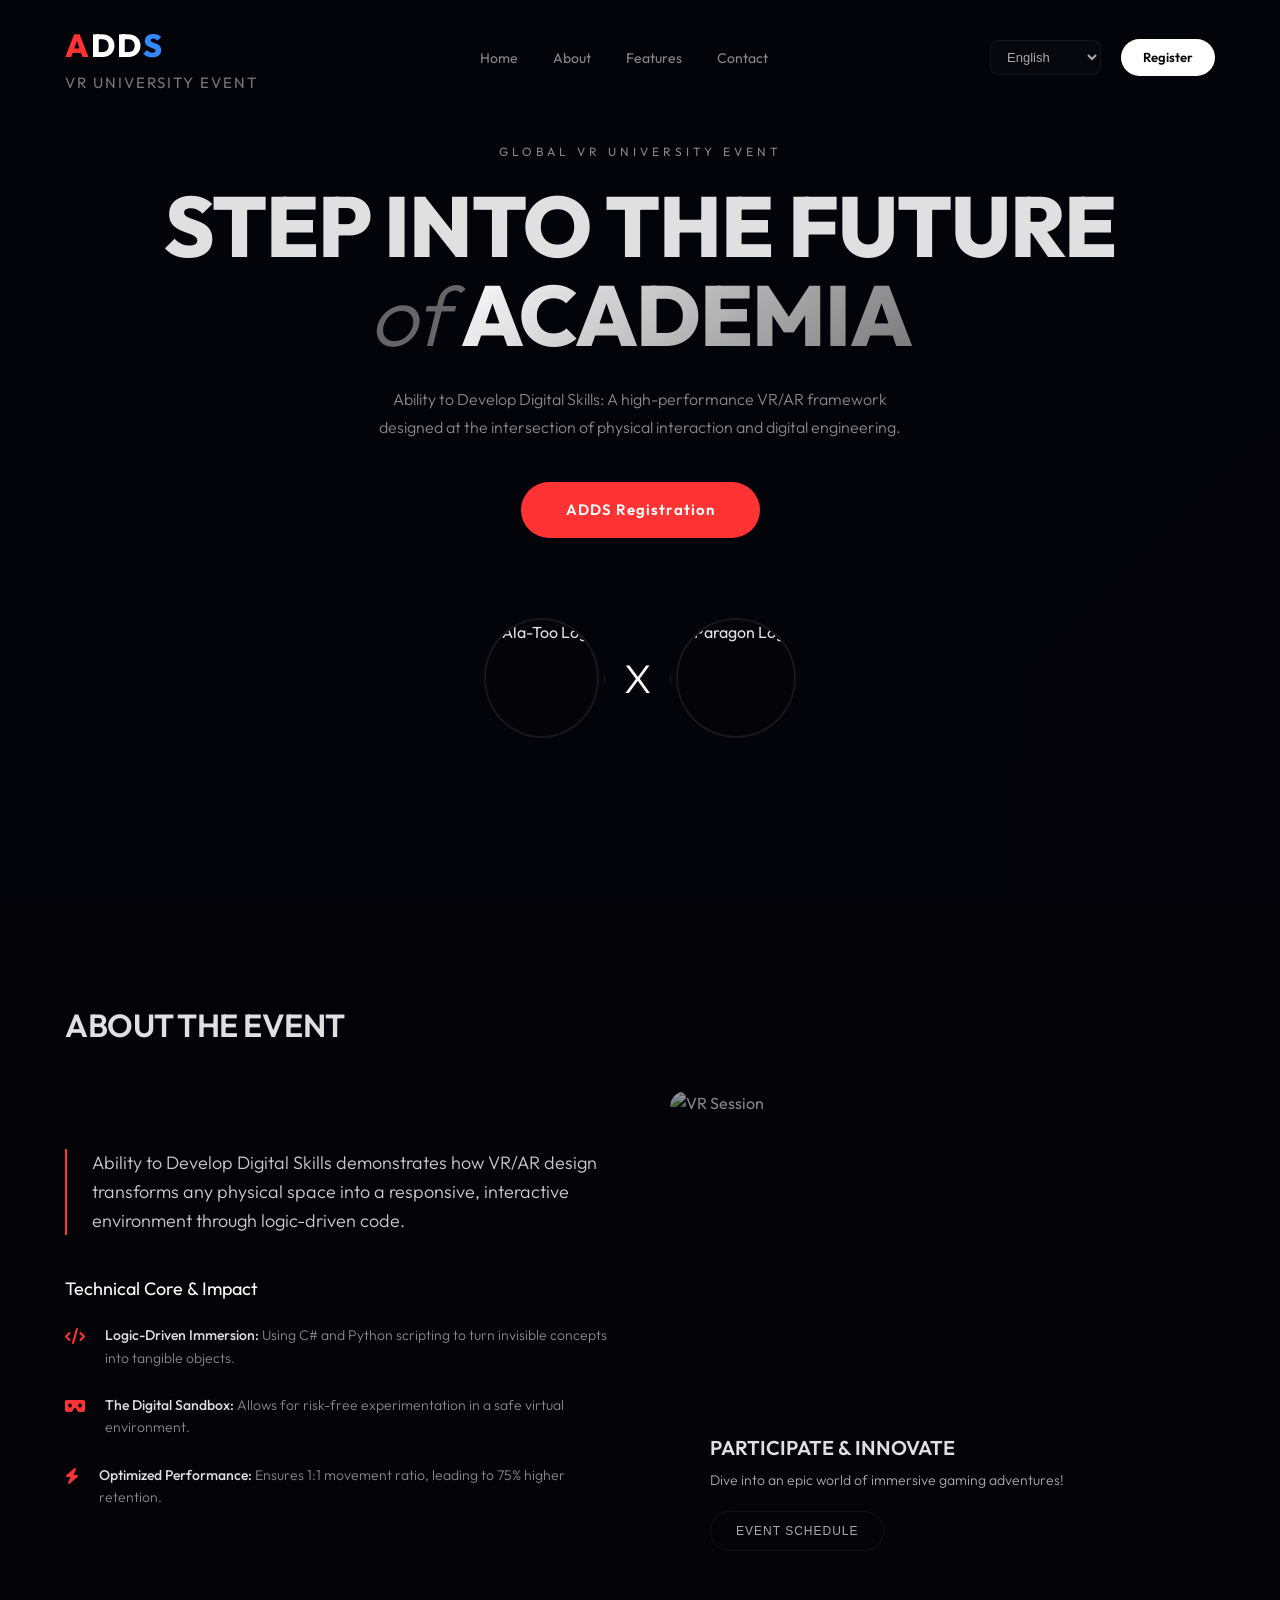
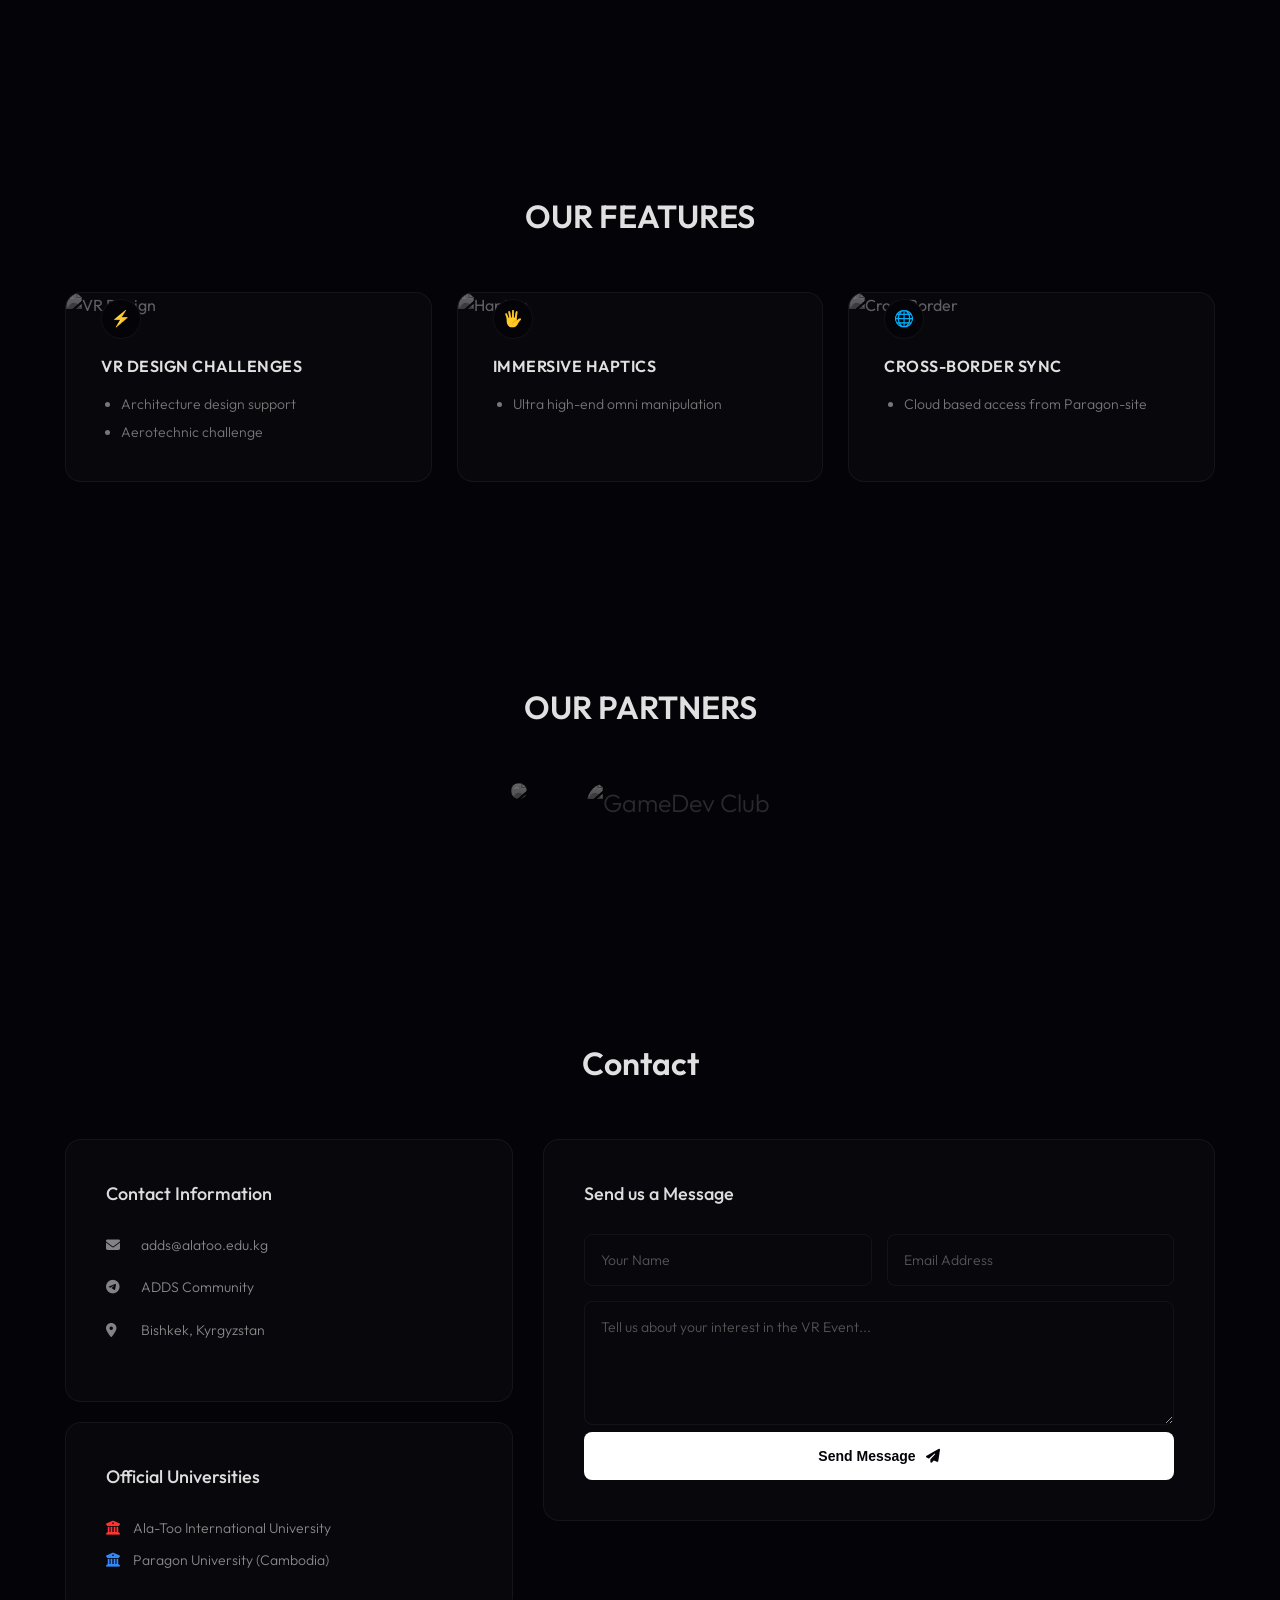
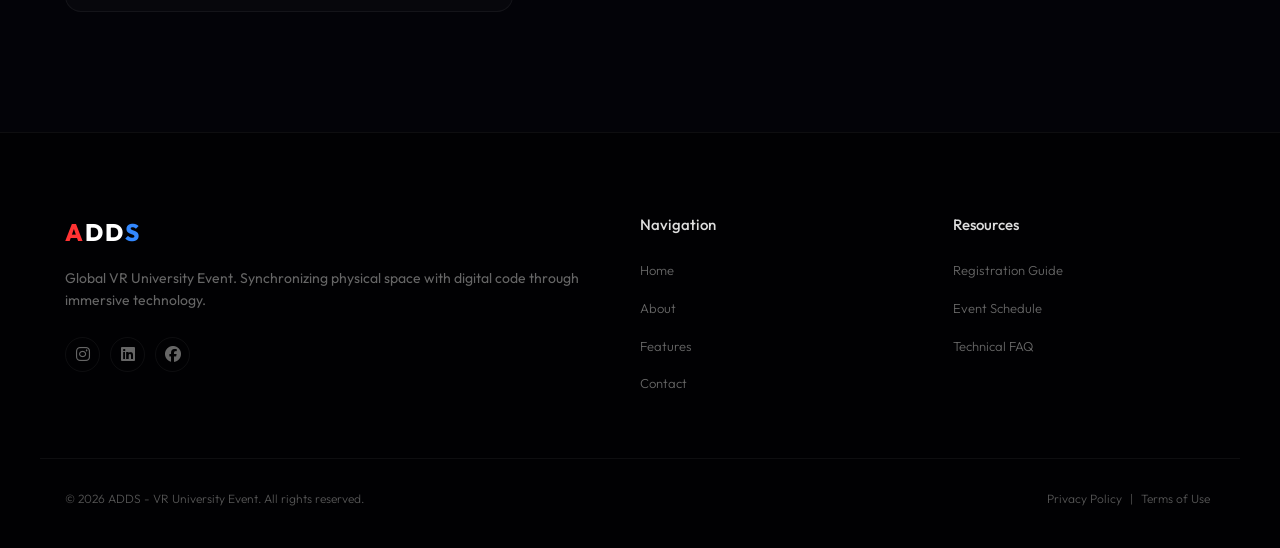
==== Prototype.html @ 1c583a48 "add file" ====
<!DOCTYPE html>
<html lang="en">
<head>
    <meta charset="UTF-8">
    <meta name="viewport" content="width=device-width, initial-scale=1.0">
    <title>ADDS - Reality-Bridge VR Event</title>
    <link href="https://fonts.googleapis.com/css2?family=Outfit:wght@300;400;600;800&display=swap" rel="stylesheet">
    <link rel="stylesheet" href="style.css">
    <link rel="stylesheet" href="https://cdnjs.cloudflare.com/ajax/libs/font-awesome/6.4.0/css/all.min.css">
</head>
<body>

    <header id="smart-header">
        <div class="container header-flex">
            <div class="logo-area">
                <div class="brand-info">
                    <h1 class="adds-word">
                        <span class="letter-a">A</span><span class="letter-d1">D</span><span class="letter-d2">D</span><span class="letter-s">S</span>
                    </h1>
                    <p class="tagline" data-i18n="tagline">VR Universities Event</p>
                </div>
            </div>

            <nav class="nav-menu" id="nav-menu">
                <ul>
                    <li><a href="#home" data-i18n="nav_home">Home</a></li>
                    <li><a href="#about" data-i18n="nav_about">About</a></li>
                    <li><a href="#features" data-i18n="nav_features">Features</a></li>
                    <li><a href="#contact" data-i18n="nav_contact">Contact</a></li>
                </ul>
            </nav>

            <div class="header-right">
                <select id="lang-select">
                    <option value="en">English</option>
                    <option value="ru">Русский</option>
                    <option value="ky">Кыргызча</option>
                    <option value="km">ភាសាខ្មែរ</option>
                </select>
                <a href="https://docs.google.com/forms/d/e/1FAIpQLSe8FwaVAikYVJFuGLAPcitEcdwD0O8IBw4O1QcTDNEhkOAhyQ/viewform?usp=publish-editor" target="_blank" class="btn-register-top" data-i18n="reg_btn">Register</a>
                
                <button class="menu-toggle" id="menu-toggle"><i class="fas fa-bars"></i></button>
            </div>
        </div>
    </header>

    <section class="hero-section" id="home" style="background-image: linear-gradient(135deg, rgba(3, 3, 10, 0.9), rgba(3, 3, 10, 0.7)), url('https://images.unsplash.com/photo-1622979135225-d2ba269cf1ac?auto=format&fit=crop&w=1920&q=80');">
        <main class="hero-body container">
            <p class="global-text" data-i18n="global_title">GLOBAL VR UNIVERSITIES EVENT</p>
            <h1 class="hero-title">
                <span data-i18n="hero_1">STEP INTO THE FUTURE</span><br>
                <span class="of-text" data-i18n="hero_of">of</span> 
                <span class="academia-text" data-i18n="hero_2">ACADEMIA</span>
            </h1>
            <p class="hero-desc" data-i18n="description">
                Ability to Develop Digital Skills: A high-performance VR/AR framework designed at the intersection of physical interaction and digital engineering.
            </p>
            <div class="hero-btns">
                <a href="https://docs.google.com/forms/d/e/1FAIpQLSe8FwaVAikYVJFuGLAPcitEcdwD0O8IBw4O1QcTDNEhkOAhyQ/viewform?usp=publish-editor" target="_blank" class="btn-main" data-i18n="btn_ala">ADDS Registration</a>
            </div>

            <div class="hero-uni-logos">
                <img src="https://cdn-1.aki.kg/st_all/bilim/9/1519540999.2.jpg" alt="Ala-Too Logo" class="hero-logo-img">
                <span class="logo-cross-styled">X</span>
                <img src="https://yt3.googleusercontent.com/ytc/AIdro_mAak2Ou0YXXO1ZZJrUNIsDOueqqY7jJlHjvvuIsKbW2Q=s900-c-k-c0x00ffffff-no-rj" alt="Paragon Logo" class="hero-logo-img">
            </div>
        </main>
    </section>

    <section class="about-section" id="about">
        <div class="container">
            <h2 class="section-title" data-i18n="about_title">ABOUT THE EVENT</h2>
            <div class="about-grid">
                <div class="about-text-content">
                    <p class="main-description" data-i18n="about_desc_1">
                        Ability to Develop Digital Skills: A high-performance VR/AR framework designed at the intersection of physical interaction and digital engineering.
                    </p>
                    <div class="info-block">
                        <h3 class="block-subtitle" data-i18n="about_subtitle_1">Technical Core & Impact</h3>
                        <div class="impact-item">
                            <i class="fas fa-code"></i>
                            <p data-i18n="about_desc_2"><strong>Logic-Driven Immersion:</strong> Using C# and Python scripting to turn invisible concepts into tangible objects.</p>
                        </div>
                        <div class="impact-item">
                            <i class="fas fa-vr-cardboard"></i>
                            <p data-i18n="about_desc_3"><strong>The Digital Sandbox:</strong> Allows for risk-free experimentation in a safe virtual environment.</p>
                        </div>
                        <div class="impact-item">
                            <i class="fas fa-bolt"></i>
                            <p data-i18n="about_desc_4"><strong>Optimized Performance:</strong> Ensures 1:1 movement ratio, leading to 75% higher retention.</p>
                        </div>
                    </div>
                </div>

                <div class="about-visual-card">
                    <img src="https://images.unsplash.com/photo-1592478411213-6153e4ebc07d?auto=format&fit=crop&w=800&q=80" alt="VR Session" class="card-img">
                    <div class="card-overlay">
                        <h3 data-i18n="card_title">PARTICIPATE & INNOVATE</h3>
                        <p data-i18n="card_desc">Dive into an epic world of immersive gaming adventures!</p>
                        <button class="btn-schedule" data-i18n="btn_schedule">EVENT SCHEDULE</button>
                    </div>
                </div>
            </div>
        </div>
    </section>

    <section class="features-section" id="features">
        <div class="container">
            <h2 class="section-title-center" data-i18n="features_title">OUR FEATURES</h2>
            <div class="features-grid">
                <div class="feature-card pink-glow">
                    <div class="card-img-box"><img src="https://images.unsplash.com/photo-1614850523296-d8c1af93d400?auto=format&fit=crop&w=500&q=60" alt="VR Design"></div>
                    <div class="card-content">
                        <div class="feature-icon icon-pink">⚡</div>
                        <h3 data-i18n="feat_1_title">VR DESIGN CHALLENGES</h3>
                        <ul>
                            <li data-i18n="feat_1_item_1">Architecture design support</li>
                            <li data-i18n="feat_1_item_2">Aerotechnic challenge</li>
                        </ul>
                    </div>
                </div>
                <div class="feature-card purple-glow">
                    <div class="card-img-box"><img src="https://images.unsplash.com/photo-1593508512255-86ab42a8e620?auto=format&fit=crop&w=500&q=60" alt="Haptics"></div>
                    <div class="card-content">
                        <div class="feature-icon icon-purple">🖐️</div>
                        <h3 data-i18n="feat_2_title">IMMERSIVE HAPTICS</h3>
                        <ul>
                            <li data-i18n="feat_2_item_1">Ultra high-end omni manipulation</li>
                        </ul>
                    </div>
                </div>
                <div class="feature-card blue-glow">
                    <div class="card-img-box"><img src="https://images.unsplash.com/photo-1451187580459-43490279c0fa?auto=format&fit=crop&w=500&q=60" alt="Cross Border"></div>
                    <div class="card-content">
                        <div class="feature-icon icon-blue">🌐</div>
                        <h3 data-i18n="feat_3_title">CROSS-BORDER SYNC</h3>
                        <ul>
                            <li data-i18n="feat_3_item_1">Cloud based access from Paragon-site</li>
                        </ul>
                    </div>
                </div>
            </div>
        </div>
    </section>

    <section class="partners-section" id="partners">
        <div class="container">
            <h2 class="section-title-center" data-i18n="partners_title">OUR PARTNERS</h2>
            <div class="partners-wrapper">
                <div class="partner-item">
                    <div class="partner-logo-box"><img src="https://www.ey.com/adobe/dynamicmedia/deliver/dm-aid--aa2599cc-531d-4331-96d4-efa47e3a359e/ey-aiesec-logo.png?quality=85&width=1600&preferwebp=true"></div>
                </div>
                <div class="partner-item">
                    <div class="partner-logo-box"><img src="https://yt3.googleusercontent.com/ytc/AIdro_nA8u027HO71vYSFXRzAaLGbZ1xCfpx9f0AUo0UgOn5_JU=s900-c-k-c0x00ffffff-no-rj" alt="GameDev Club"></div>
                </div>
            </div>
        </div>
    </section>

    <section class="contact-section" id="contact">
        <div class="container">
            <h2 class="section-title-center" data-i18n="nav_contact">GET IN TOUCH</h2>
            <div class="contact-grid">
                <div class="contact-left">
                    <div class="glass-box">
                        <h3 data-i18n="info_title">Contact Information</h3>
                        <div class="info-row"><i class="fas fa-envelope"></i> <p>adds@alatoo.edu.kg</p></div>
                        <div class="info-row"><i class="fab fa-telegram"></i> <p><a href="https://t.me/+qiPVLhg3ajQ0N2Ji" target="_blank" style="color: inherit; text-decoration: none;">ADDS Community</a></p></div>
                        <div class="info-row"><i class="fas fa-map-marker-alt"></i> <p data-i18n="contact_location">Bishkek, Kyrgyzstan</p></div>
                    </div>
                    <div class="glass-box">
                        <h3 data-i18n="nav_partners">Official Universities</h3>
                        <div class="p-list">
                            <div class="p-item"><i class="fas fa-university" style="color:var(--red); margin-right:10px;"></i> <span data-i18n="uni_ala">Ala-Too International University</span></div>
                            <div class="p-item" style="margin-top:10px;"><i class="fas fa-university" style="color:var(--blue); margin-right:10px;"></i> <span data-i18n="uni_paragon">Paragon University (Cambodia)</span></div>
                        </div>
                    </div>
                </div>
                <div class="contact-right">
                    <div class="glass-box">
                        <h3 data-i18n="form_title">Send us a Message</h3>
                        <form id="contact-form">
                            <div class="input-group">
                                <input type="text" data-i18n="form_name_ph" placeholder="Your Name" required>
                                <input type="email" data-i18n="form_email_ph" placeholder="Email Address" required>
                            </div>
                            <textarea rows="5" data-i18n="form_message_ph" placeholder="Tell us about your interest in the VR Event..." required></textarea>
                            <button type="submit" class="btn-send"><span data-i18n="form_btn">Send Message</span> <i class="fas fa-paper-plane"></i></button>
                        </form>
                    </div>
                </div>
            </div>
        </div>
    </section>

    <footer class="main-footer">
        <div class="container footer-grid">
            <div class="footer-brand">
                <h2 class="adds-word">
                    <span class="letter-a">A</span><span class="letter-d1">D</span><span class="letter-d2">D</span><span class="letter-s">S</span>
                </h2>
                <p style="margin-top: 15px; color:#666; font-size: 14px;" data-i18n="footer_desc">Global VR Academic Event. Synchronizing physical space with digital code through immersive technology.</p>
                <div class="social-links">
                    <a href="#"><i class="fab fa-instagram"></i></a>
                    <a href="#"><i class="fab fa-linkedin"></i></a>
                    <a href="#"><i class="fab fa-facebook"></i></a>
                </div>
            </div>
            <div class="footer-links">
                <h4 data-i18n="footer_nav">Navigation</h4>
                <ul>
                    <li><a href="#home" data-i18n="nav_home">Home</a></li>
                    <li><a href="#about" data-i18n="nav_about">About</a></li>
                    <li><a href="#features" data-i18n="nav_features">Features</a></li>
                    <li><a href="#contact" data-i18n="nav_contact">Contact</a></li>
                </ul>
            </div>
            <div class="footer-links">
                <h4 data-i18n="footer_res">Resources</h4>
                <ul>
                    <li><a href="#" data-i18n="res_guide">Registration Guide</a></li>
                    <li><a href="#" data-i18n="res_schedule">Event Schedule</a></li>
                    <li><a href="#" data-i18n="res_faq">Technical FAQ</a></li>
                </ul>
            </div>
        </div>
        <div class="footer-bottom container">
            <p><span data-i18n="footer_rights">© 2026 ADDS - VR Academic Event. All rights reserved.</span></p>
            <div class="legal">
                <a href="#" data-i18n="footer_privacy">Privacy Policy</a> | <a href="#" data-i18n="footer_terms">Terms of Use</a>
            </div>
        </div>
    </footer>

    <script src="script.js"></script>
</body>
</html>
---- style.css ----
/* GLOBAL SETTINGS & MINIMALIST THEME */
:root {
    --red: #ff3333;
    --white: #ffffff;
    --purple: #ffffff;
    --blue: #3388ff;
    --bg-dark: #030308; /* Much deeper black for premium feel */
    --glass: rgba(255, 255, 255, 0.02); /* Extremely subtle glass */
    --glass-border: rgba(255, 255, 255, 0.05); /* Barely visible borders */
}

* { margin: 0; padding: 0; box-sizing: border-box; }
html { scroll-behavior: smooth; }

body { 
    background-color: var(--bg-dark); 
    color: #e0e0e0; 
    font-family: 'Outfit', sans-serif; /* Cleaner, rounder minimalist font */
    line-height: 1.6;
    overflow-x: hidden;
}

.container { max-width: 1200px; margin: 0 auto; padding: 0 25px; }

/* BRANDING */
.adds-word { font-weight: 800; letter-spacing: 2px; text-transform: uppercase; }
.letter-a { color: var(--red); }
.letter-d1 { color: var(--white); }
.letter-d2 { color: var(--purple); }
.letter-s { color: var(--blue); }

/* SPACING */
section { padding: 100px 0; }

/* HEADER */
header {
    position: fixed; width: 100%; top: 0; z-index: 1000;
    padding: 20px 0; transition: all 0.4s ease;
    background: transparent;
}
header.scrolled {
    padding: 12px 0;
    background: rgba(3, 3, 8, 0.85);
    backdrop-filter: blur(20px);
    -webkit-backdrop-filter: blur(20px);
    border-bottom: 1px solid var(--glass-border);
}

.header-flex { display: flex; justify-content: space-between; align-items: center; }
.logo-area { display: flex; align-items: center; gap: 15px; }
.tagline { font-size: 15px; color: #777; text-transform: uppercase; letter-spacing: 2px;}

.nav-menu ul { display: flex; list-style: none; gap: 35px; }
.nav-menu a { color: #888; text-decoration: none; font-size: 14px; font-weight: 400; transition: color 0.3s; }
.nav-menu a:hover { color: var(--white); }

.header-right { display: flex; align-items: center; gap: 20px; }
#lang-select { background: var(--glass); color: #aaa; border: 1px solid var(--glass-border); padding: 8px 12px; border-radius: 8px; cursor: pointer; font-size: 13px; outline: none; transition: 0.3s; }
#lang-select:hover { color: white; border-color: rgba(255,255,255,0.2); }
#lang-select option { background: var(--bg-dark); color: white; }

/* REGISTRATION BUTTONS */
.btn-register-top, .btn-main {
    text-decoration: none; display: inline-block; text-align: center;
}
.btn-register-top { background: var(--white); color: var(--bg-dark); border: none; padding: 8px 22px; border-radius: 30px; font-weight: 600; font-size: 13px; transition: 0.3s; }
.btn-register-top:hover { background: #ccc; transform: translateY(-2px); }

.menu-toggle { display: none; background: transparent; color: white; border: none; font-size: 20px; cursor: pointer; }

/* HERO SECTION */
.hero-section {
    min-height: 100vh; display: flex; align-items: center; justify-content: center;
    background-size: cover; background-position: center; text-align: center;
    padding-top: 80px; 
}
.hero-body { display: flex; flex-direction: column; align-items: center; }
.global-text { letter-spacing: 4px; font-size: 12px; color: #888; margin-bottom: 20px; text-transform: uppercase; }
.hero-title { font-size: clamp(40px, 8vw, 85px); font-weight: 800; line-height: 1.05; margin-bottom: 25px; letter-spacing: -1px; }
.of-text { font-style: italic; color: #666; font-weight: 300; }
.academia-text { background: linear-gradient(135deg, var(--white), #777); -webkit-background-clip: text; -webkit-text-fill-color: transparent; }
.hero-desc { max-width: 550px; margin-bottom: 40px; color: #888; font-size: 16px; font-weight: 300; line-height: 1.8; }

.btn-main { 
    padding: 16px 45px; background: var(--red); border-radius: 40px; 
    color: white; font-weight: 600; font-size: 15px; letter-spacing: 1px; transition: 0.3s;
}
.btn-main:hover { transform: translateY(-3px); box-shadow: 0 10px 30px rgba(255, 51, 51, 0.2); }

/* HERO LOGOS (Ala-Too X Paragon) */
.hero-uni-logos {
    display: flex;
    align-items: center;
    justify-content: center;
    gap: 15px;
    margin-top: 80px; 
}

.hero-logo-img {
    height: 120px;
    border-radius: 50%;
    border: 2px solid rgba(255, 255, 255, 0.08); 
    background-color: var(--bg-dark);
}

.logo-cross-styled {
    color: #ffffff; /* Muted industrial grey */
    font-size: 40px;
    font-weight: 300;
    display: flex;
    align-items: center;
    justify-content: center;
    position: relative;
    user-select: none;
    font-family: 'Outfit', sans-serif;
    /* Subtle glow to make it look like a powered-on indicator */
    text-shadow: 0 0 10px rgba(255, 255, 255, 0.1);
    margin: 0 10px;
}

/* Optional: Add thin vertical lines to make it look like a technical schematic junction */
.logo-cross-styled::before,
.logo-cross-styled::after {
    content: '';
    position: absolute;
    width: 1px;
    height: 15px;
    background: linear-gradient(to bottom, transparent, #222, transparent);
}

.logo-cross-styled::before { left: -20px; }
.logo-cross-styled::after { right: -20px; }

/* ABOUT SECTION */
.section-title { font-size: 32px; margin-bottom: 40px; font-weight: 600; letter-spacing: -0.5px; }
.section-title-center { text-align: center; margin-bottom: 50px; font-size: 32px; font-weight: 600; }
.about-grid { display: grid; grid-template-columns: 1fr 1fr; gap: 60px; align-items: center; }
.main-description { font-size: 18px; border-left: 2px solid var(--red); padding-left: 25px; margin-bottom: 40px; color: #ccc; font-weight: 300; }
.block-subtitle { font-size: 18px; margin-bottom: 20px; font-weight: 400; color: var(--white); }
.impact-item { display: flex; gap: 20px; margin-bottom: 25px; color: #888; font-size: 14px; font-weight: 300; }
.impact-item i { color: var(--red); font-size: 16px; margin-top: 4px; }
.impact-item strong { color: #ddd; font-weight: 500; }

.about-visual-card { border-radius: 16px; overflow: hidden; position: relative; height: 500px; }
.card-img { width: 100%; height: 100%; object-fit: cover; filter: grayscale(30%) brightness(0.6); transition: filter 0.8s, transform 0.8s; }
.about-visual-card:hover .card-img { filter: grayscale(0%) brightness(0.8); transform: scale(1.03); }
.card-overlay { position: absolute; bottom: 0; padding: 40px; width: 100%; background: linear-gradient(to top, var(--bg-dark), transparent); }
.card-overlay h3 { font-size: 20px; font-weight: 600; margin-bottom: 5px; }
.card-overlay p { color: #aaa; font-size: 14px; font-weight: 300; }
.btn-schedule { margin-top: 20px; background: transparent; border: 1px solid var(--glass-border); color: #aaa; padding: 12px 25px; border-radius: 30px; cursor: pointer; transition: 0.3s; font-size: 12px; letter-spacing: 1px; }
.btn-schedule:hover { background: var(--white); color: var(--bg-dark); border-color: var(--white); }

/* FEATURES GRID */
.features-grid { display: grid; grid-template-columns: repeat(auto-fit, minmax(300px, 1fr)); gap: 25px; }
.feature-card { background: var(--glass); border-radius: 16px; border: 1px solid var(--glass-border); overflow: hidden; transition: 0.4s; }
.feature-card:hover { transform: translateY(-8px); background: rgba(255,255,255,0.04); }
.card-img-box img { width: 100%; height: 160px; object-fit: cover; opacity: 0.4; mix-blend-mode: luminosity; }
.card-content { padding: 35px; position: relative; }
.card-content h3 { font-size: 16px; font-weight: 600; margin-bottom: 10px; letter-spacing: 0.5px; }
.card-content ul { padding-left: 20px; color: #777; font-size: 14px; font-weight: 300; line-height: 2; }
.feature-icon { width: 40px; height: 40px; border-radius: 50%; display: flex; align-items: center; justify-content: center; position: absolute; top: -20px; left: 35px; background: var(--bg-dark); border: 1px solid var(--glass-border); font-size: 16px; }

/* Subtler minimal glows */
.pink-glow:hover { border-color: rgba(255, 51, 153, 0.3); }
.purple-glow:hover { border-color: rgba(192, 112, 255, 0.3); }
.blue-glow:hover { border-color: rgba(51, 136, 255, 0.3); }

/* PARTNERS */
.partners-wrapper { display: flex; justify-content: center; gap: 60px; flex-wrap: wrap; }
.partner-item { text-align: center; color: #666; font-size: 25px; font-weight: 300; }
.partner-logo-box img { border-radius: 30px; margin-bottom: 15px; opacity: 0.4; filter: grayscale(100%); transition: 0.4s; height: 140px; }
.partner-item:hover img { opacity: 1; filter: grayscale(0%); }

/* CONTACT SECTION */
.contact-grid { display: grid; grid-template-columns: 1fr 1.5fr; gap: 30px; }
.glass-box { background: var(--glass); border: 1px solid var(--glass-border); padding: 40px; border-radius: 16px; margin-bottom: 20px; }
.glass-box h3 { margin-bottom: 25px; font-weight: 500; font-size: 18px; color: #ddd; }
.info-row { display: flex; gap: 20px; margin-bottom: 20px; align-items: center; color: #888; font-size: 14px; font-weight: 300; }
.info-row i { color: var(--white) !important; transition: 0.3s ease; opacity: 0.5; width: 15px; }
.p-item { color: #888; font-size: 14px; font-weight: 300; }

.input-group { display: grid; grid-template-columns: 1fr 1fr; gap: 15px; margin-bottom: 15px; }
input, textarea { width: 100%; background: transparent; border: 1px solid var(--glass-border); border-radius: 8px; padding: 16px; color: white; font-family: inherit; font-size: 14px; font-weight: 300; outline: none; transition: 0.3s; }
input::placeholder, textarea::placeholder { color: #555; }
input:focus, textarea:focus { border-color: rgba(255,255,255,0.2); background: rgba(255,255,255,0.02); }
.btn-send { width: 100%; padding: 16px; background: var(--white); border: none; border-radius: 8px; color: var(--bg-dark); font-weight: 600; cursor: pointer; transition: 0.3s; display: flex; justify-content: center; gap: 10px; align-items: center; font-size: 14px; }
.btn-send:hover { background: #ccc; }

/* FOOTER */
.main-footer { background: #010103; padding: 80px 0 40px; border-top: 1px solid var(--glass-border); }
.footer-grid { display: grid; grid-template-columns: 2fr 1fr 1fr; gap: 50px; margin-bottom: 50px; }
.footer-links h4 { margin-bottom: 20px; color: #ddd; font-weight: 500; font-size: 15px; }
.footer-links ul { list-style: none; }
.footer-links li { margin-bottom: 12px; }
.footer-links a { color: #666; text-decoration: none; transition: 0.3s; font-size: 13px; font-weight: 300; }
.footer-links a:hover { color: var(--white); }
.footer-bottom { border-top: 1px solid var(--glass-border); padding-top: 30px; display: flex; justify-content: space-between; color: #555; font-size: 12px; flex-wrap: wrap; gap: 15px; font-weight: 300;}
.social-links { display: flex; gap: 10px; margin-top: 25px; }
.social-links a { width: 35px; height: 35px; background: transparent; border-radius: 50%; display: flex; align-items: center; justify-content: center; color: #666; text-decoration: none; transition: 0.3s; border: 1px solid var(--glass-border); }
.social-links a:hover { color: var(--white); border-color: var(--white); }
.legal a { color: #555; text-decoration: none; transition: 0.3s; margin: 0 5px; }
.legal a:hover { color: #888; }

/* ========================================= */
/* RESPONSIVE DESIGN (Mobiles & Tablets)     */
/* ========================================= */

@media (max-width: 992px) {
    .about-grid, .contact-grid, .footer-grid { grid-template-columns: 1fr; gap: 40px; }
    .hero-title { font-size: 50px; }
    .about-visual-card { height: 400px; }
}

@media (max-width: 768px) {
    .menu-toggle { display: block; }
    .nav-menu {
        position: absolute; top: 100%; left: 0; width: 100%;
        background: rgba(25, 17, 46, 0.98);
        border-bottom: 1px solid var(--glass-border);
        display: none; flex-direction: column; padding: 25px 0;
    }
    .nav-menu.active { display: flex; }
    .nav-menu ul { flex-direction: column; align-items: center; gap: 25px; }
    
    .input-group { grid-template-columns: 1fr; }
    .hero-title { font-size: 40px; }
    .hero-desc { font-size: 14px; }
    .btn-main { padding: 14px 35px; font-size: 14px; }
    .section-title, .section-title-center { font-size: 26px; }
    section { padding: 60px 0; }
    
    .brand-info { display: none; }
    .header-right { gap: 15px; }
    .btn-register-top { padding: 7px 18px; font-size: 12px; }

    /* Mobile adjustments for the new hero logos */
    .hero-uni-logos {
        margin-top: 35px;
        gap: 15px;
    }
    .hero-logo-img {
        height: 50px;
    }
    .logo-cross {
        font-size: 14px;
    }
}

@media (max-width: 480px) {
    .footer-bottom { flex-direction: column; text-align: center; }
    .legal { justify-content: center; margin-top: 10px; }
}
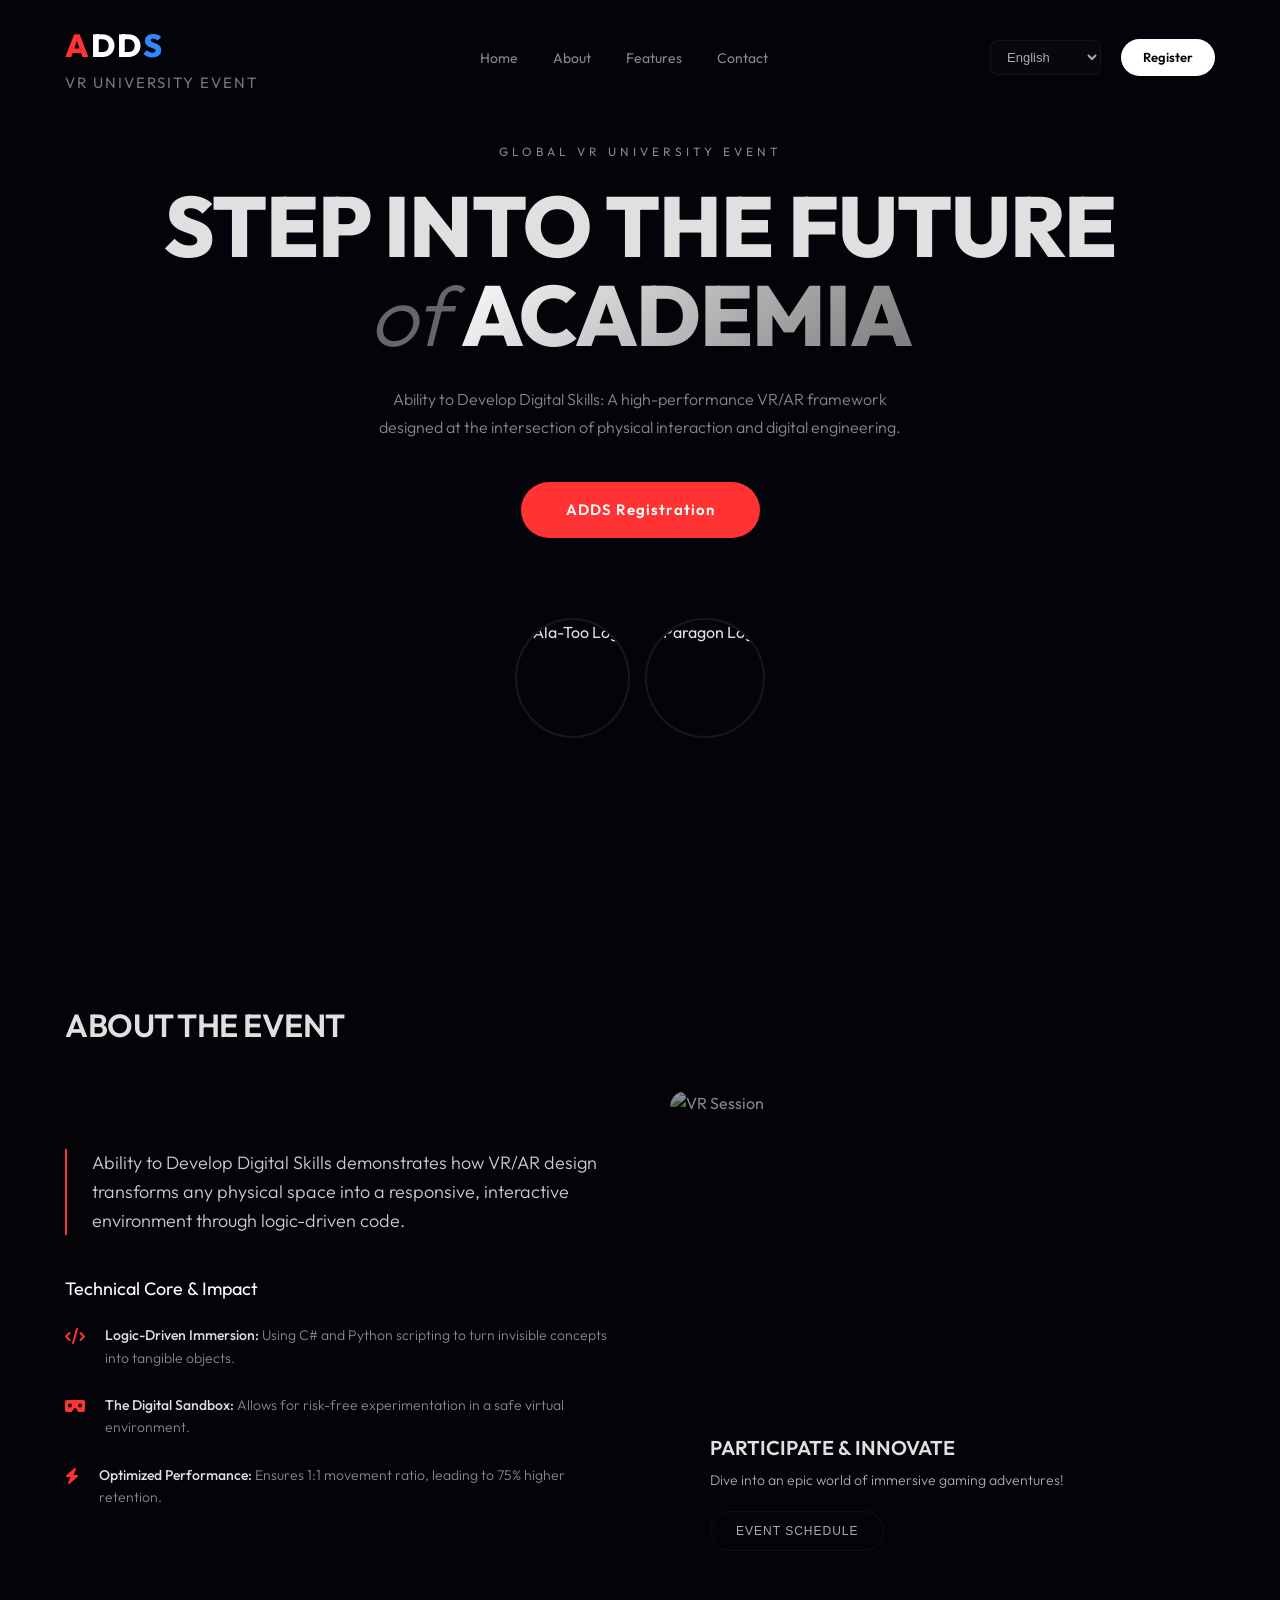
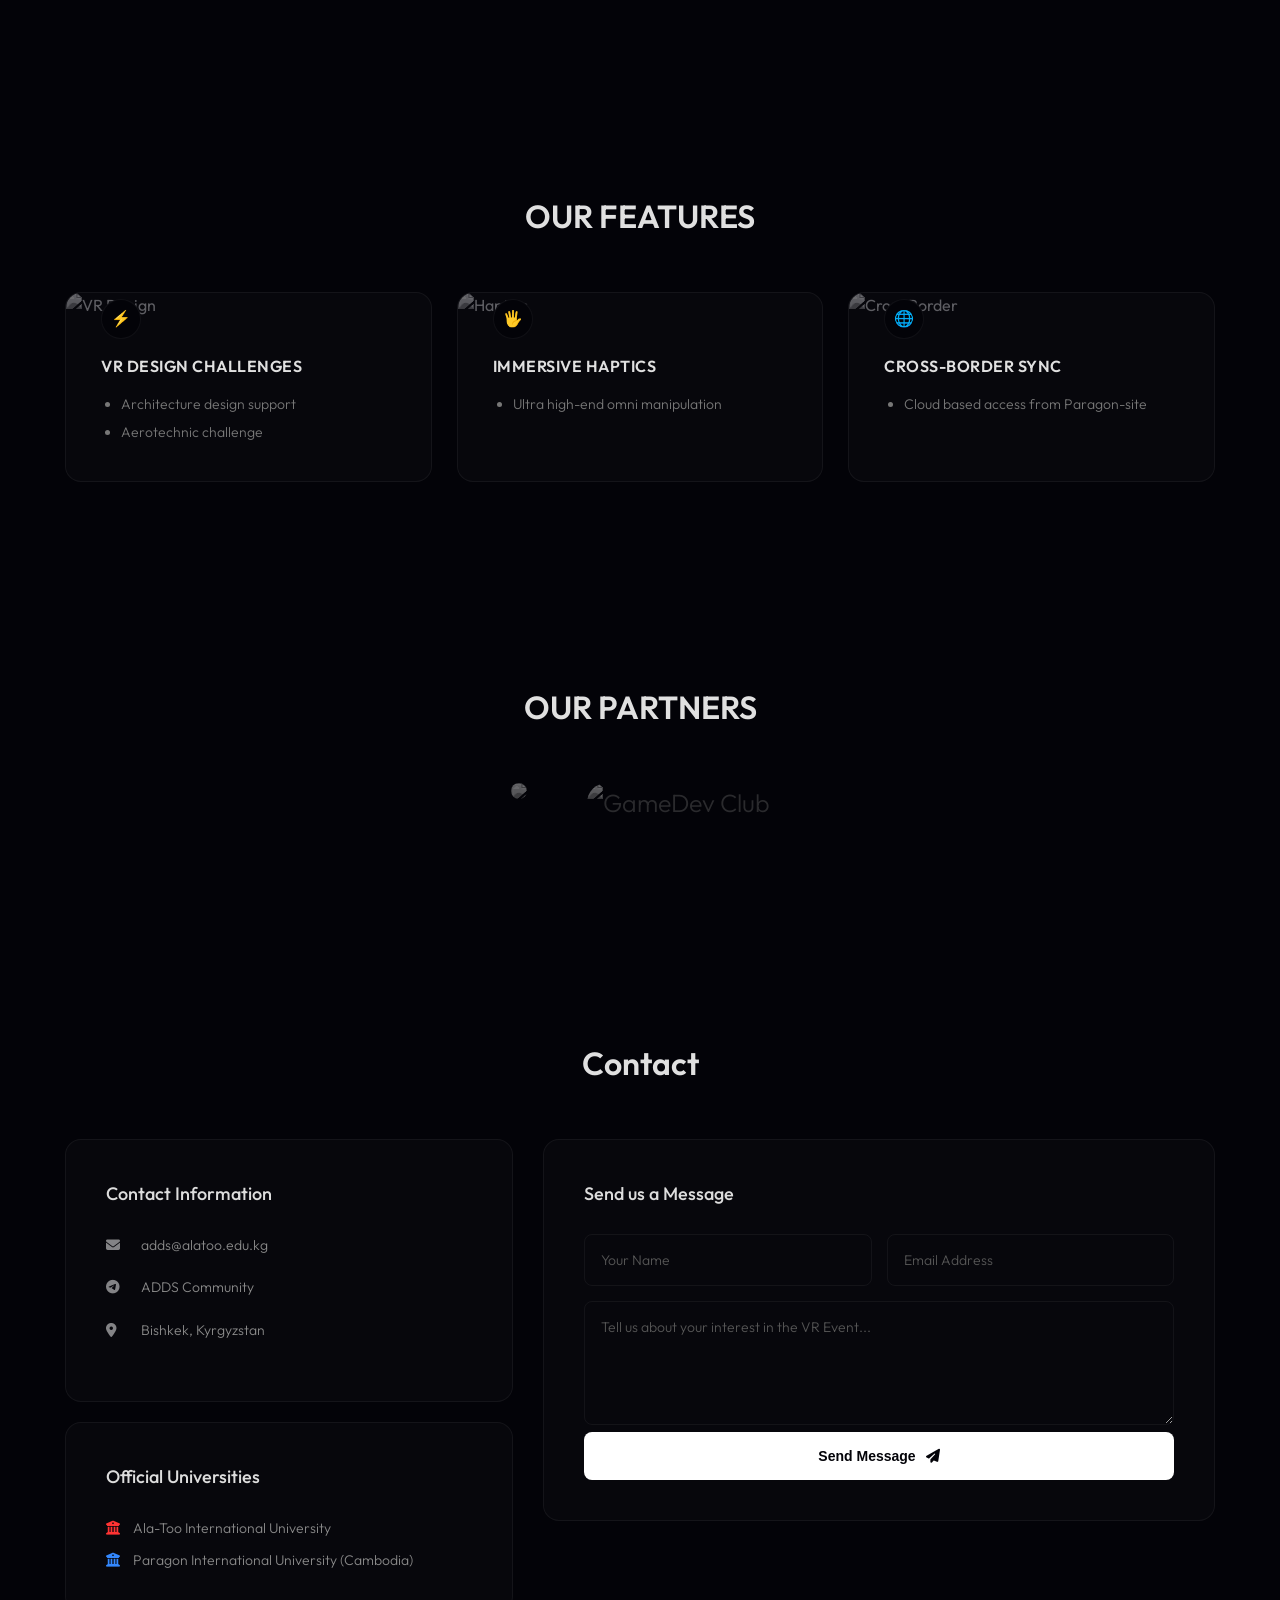
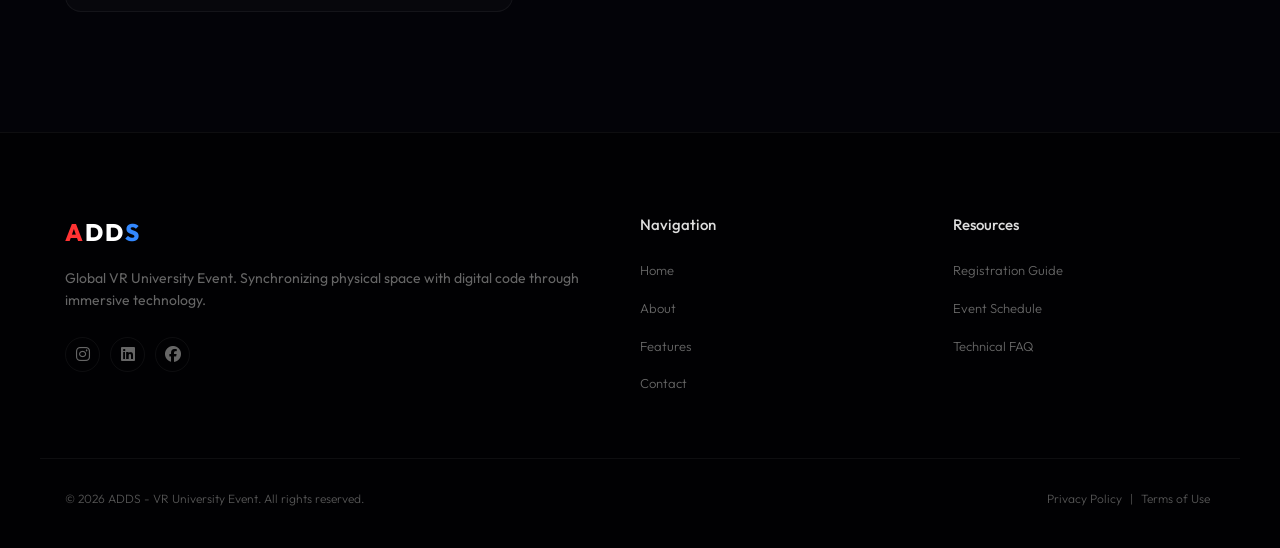
==== commit a78fb229: "Update Prototype.html" ====
--- a/Prototype.html
+++ b/Prototype.html
@@ -61,7 +61,7 @@
 
             <div class="hero-uni-logos">
                 <img src="https://cdn-1.aki.kg/st_all/bilim/9/1519540999.2.jpg" alt="Ala-Too Logo" class="hero-logo-img">
-                <span class="logo-cross-styled">X</span>
+             
                 <img src="https://yt3.googleusercontent.com/ytc/AIdro_mAak2Ou0YXXO1ZZJrUNIsDOueqqY7jJlHjvvuIsKbW2Q=s900-c-k-c0x00ffffff-no-rj" alt="Paragon Logo" class="hero-logo-img">
             </div>
         </main>
@@ -172,7 +172,7 @@
                         <h3 data-i18n="nav_partners">Official Universities</h3>
                         <div class="p-list">
                             <div class="p-item"><i class="fas fa-university" style="color:var(--red); margin-right:10px;"></i> <span data-i18n="uni_ala">Ala-Too International University</span></div>
-                            <div class="p-item" style="margin-top:10px;"><i class="fas fa-university" style="color:var(--blue); margin-right:10px;"></i> <span data-i18n="uni_paragon">Paragon University (Cambodia)</span></div>
+                            <div class="p-item" style="margin-top:10px;"><i class="fas fa-university" style="color:var(--blue); margin-right:10px;"></i> <span data-i18n="uni_paragon">Paragon International University (Cambodia)</span></div>
                         </div>
                     </div>
                 </div>
@@ -234,4 +234,4 @@
 
     <script src="script.js"></script>
 </body>
-</html>+</html>
